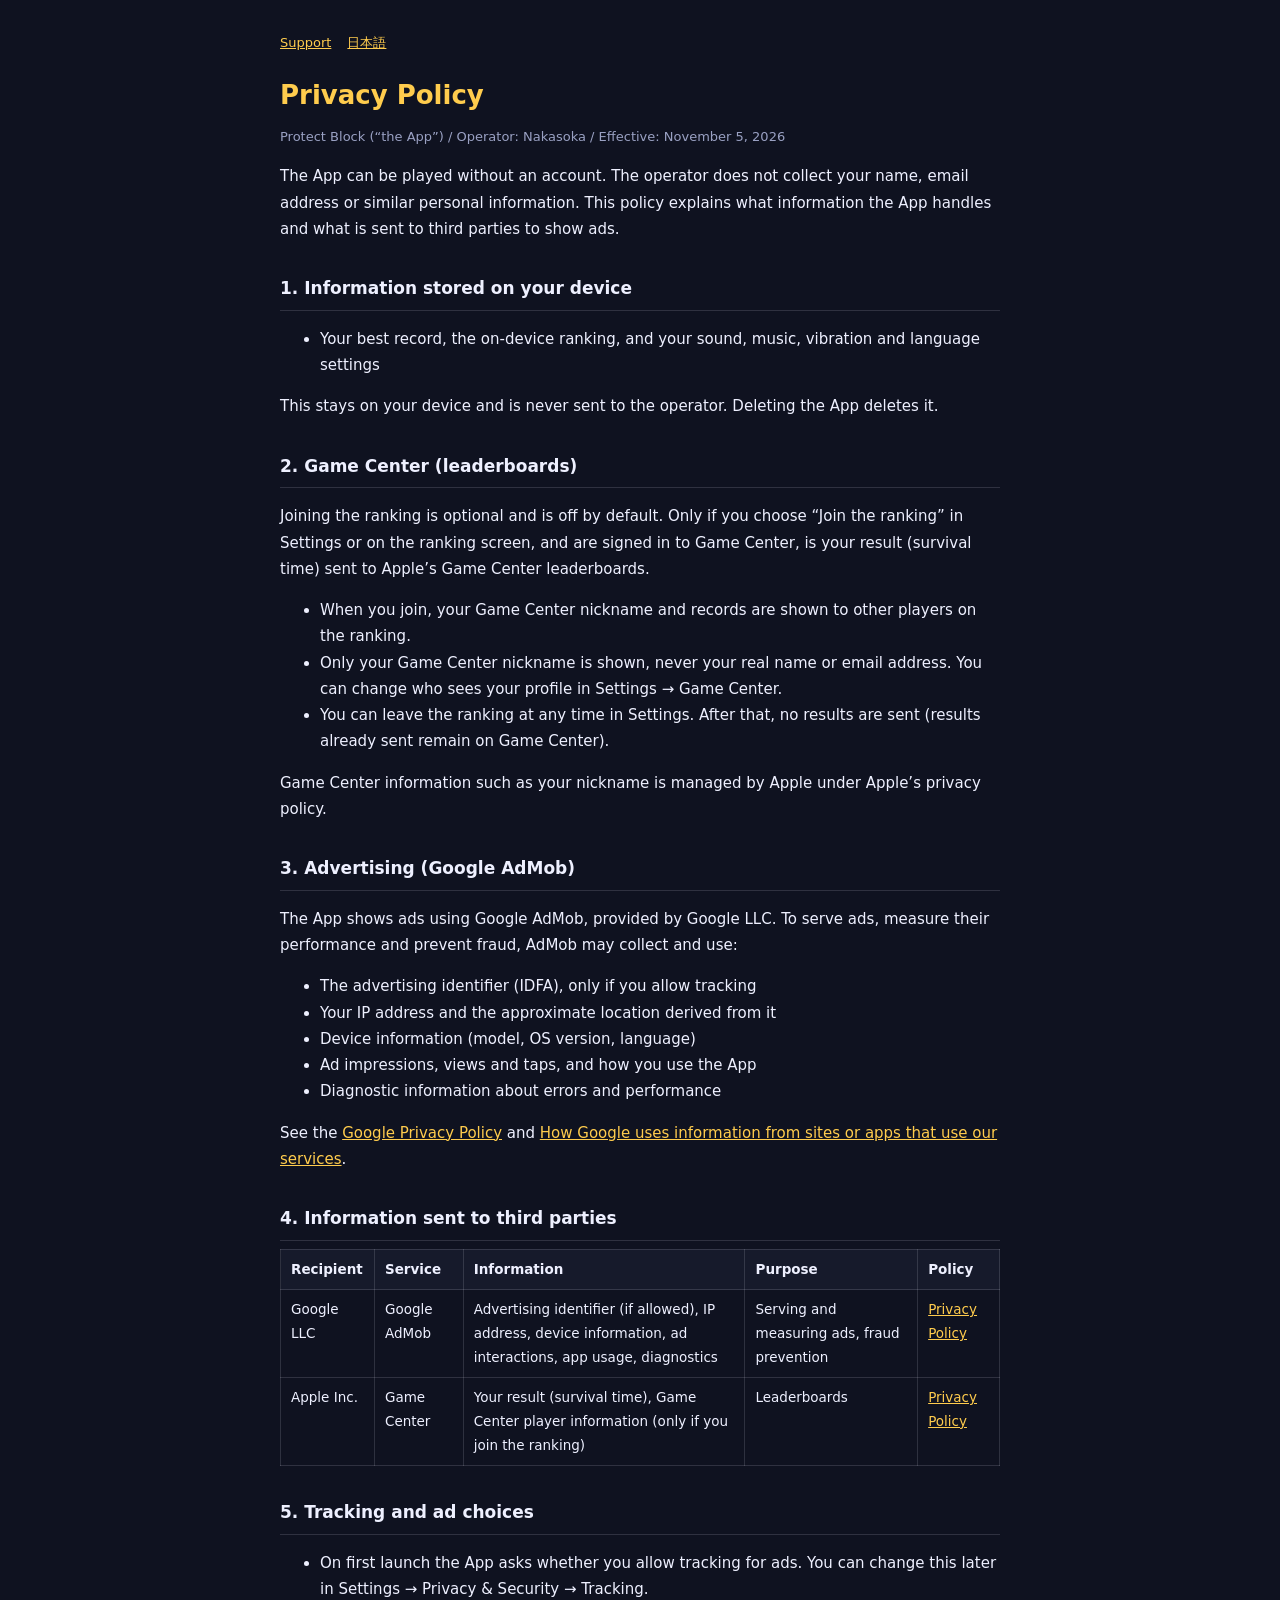
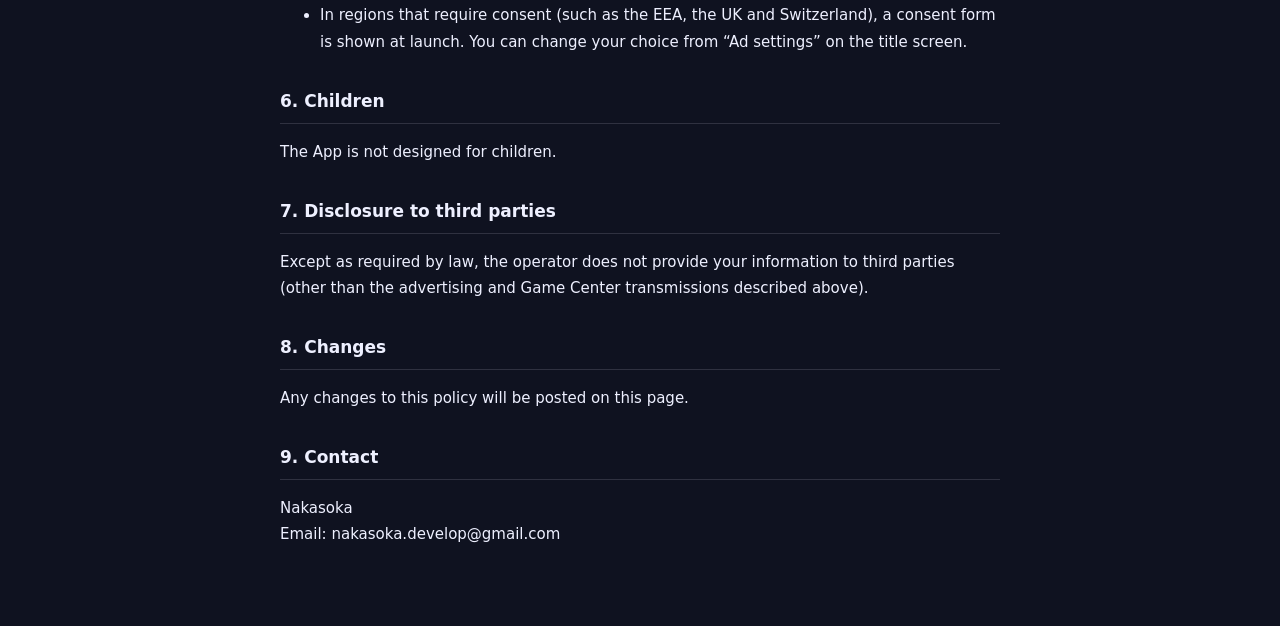
==== protectblock/privacy-en.html @ 60c08def "Protect Block のサポートページとプライバシーポリシー app-ads.txt は AdMob のパブリッシャーIDが決まってから追加する。  Co-Authored-By: Claude" ====
<!doctype html>
<html lang="en">
<head>
<meta charset="utf-8">
<meta name="viewport" content="width=device-width, initial-scale=1, viewport-fit=cover">
<title>Privacy Policy | Protect Block</title>
<link rel="stylesheet" href="style.css">
</head>
<body>
<main>
<nav><a href="index-en.html">Support</a><a href="privacy.html">日本語</a></nav>
<h1>Privacy Policy</h1>
<p class="muted">Protect Block (“the App”) / Operator: Nakasoka / Effective: November 5, 2026</p>

<p>The App can be played without an account. The operator does not collect your name, email address or similar personal information. This policy explains what information the App handles and what is sent to third parties to show ads.</p>

<h2>1. Information stored on your device</h2>
<ul><li>Your best record, the on-device ranking, and your sound, music, vibration and language settings</li></ul>
<p>This stays on your device and is never sent to the operator. Deleting the App deletes it.</p>

<h2>2. Game Center (leaderboards)</h2>
<p>Joining the ranking is optional and is off by default. Only if you choose “Join the ranking” in Settings or on the ranking screen, and are signed in to Game Center, is your result (survival time) sent to Apple’s Game Center leaderboards.</p>
<ul>
<li>When you join, your Game Center nickname and records are shown to other players on the ranking.</li>
<li>Only your Game Center nickname is shown, never your real name or email address. You can change who sees your profile in Settings → Game Center.</li>
<li>You can leave the ranking at any time in Settings. After that, no results are sent (results already sent remain on Game Center).</li>
</ul>
<p>Game Center information such as your nickname is managed by Apple under Apple’s privacy policy.</p>

<h2>3. Advertising (Google AdMob)</h2>
<p>The App shows ads using Google AdMob, provided by Google LLC. To serve ads, measure their performance and prevent fraud, AdMob may collect and use:</p>
<ul>
<li>The advertising identifier (IDFA), only if you allow tracking</li>
<li>Your IP address and the approximate location derived from it</li>
<li>Device information (model, OS version, language)</li>
<li>Ad impressions, views and taps, and how you use the App</li>
<li>Diagnostic information about errors and performance</li>
</ul>
<p>See the <a href="https://policies.google.com/privacy" rel="noopener">Google Privacy Policy</a> and <a href="https://policies.google.com/technologies/partner-sites" rel="noopener">How Google uses information from sites or apps that use our services</a>.</p>

<h2>4. Information sent to third parties</h2>
<div class="table">
<table>
<tr><th>Recipient</th><th>Service</th><th>Information</th><th>Purpose</th><th>Policy</th></tr>
<tr><td>Google LLC</td><td>Google AdMob</td><td>Advertising identifier (if allowed), IP address, device information, ad interactions, app usage, diagnostics</td><td>Serving and measuring ads, fraud prevention</td><td><a href="https://policies.google.com/privacy" rel="noopener">Privacy Policy</a></td></tr>
<tr><td>Apple Inc.</td><td>Game Center</td><td>Your result (survival time), Game Center player information (only if you join the ranking)</td><td>Leaderboards</td><td><a href="https://www.apple.com/legal/privacy/" rel="noopener">Privacy Policy</a></td></tr>
</table>
</div>

<h2>5. Tracking and ad choices</h2>
<ul>
<li>On first launch the App asks whether you allow tracking for ads. You can change this later in Settings → Privacy &amp; Security → Tracking.</li>
<li>In regions that require consent (such as the EEA, the UK and Switzerland), a consent form is shown at launch. You can change your choice from “Ad settings” on the title screen.</li>
</ul>

<h2>6. Children</h2>
<p>The App is not designed for children.</p>

<h2>7. Disclosure to third parties</h2>
<p>Except as required by law, the operator does not provide your information to third parties (other than the advertising and Game Center transmissions described above).</p>

<h2>8. Changes</h2>
<p>Any changes to this policy will be posted on this page.</p>

<h2>9. Contact</h2>
<p>Nakasoka<br>Email: nakasoka.develop@gmail.com</p>
</main>
</body>
</html>
---- protectblock/style.css ----
:root { --bg: #0f1220; --panel: #161a2b; --ink: #eef0ff; --muted: #9aa1c3; --gold: #ffcc4d; --line: rgba(238,240,255,0.14); color-scheme: dark; }
* { box-sizing: border-box; }
body { margin: 0; background: var(--bg); color: var(--ink); font: 15px/1.75 "Hiragino Sans", "Noto Sans JP", system-ui, sans-serif;
  padding-left: max(16px, env(safe-area-inset-left, 0px)); padding-right: max(16px, env(safe-area-inset-right, 0px)); }
main { max-width: 720px; margin: 0 auto; padding-block: 32px 64px; }
h1 { font-size: 26px; line-height: 1.3; margin: 0 0 4px; color: var(--gold); text-wrap: balance; }
h2 { font-size: 17px; margin: 32px 0 8px; border-bottom: 1px solid var(--line); padding-bottom: 6px; }
p, li { color: var(--ink); } .muted { color: var(--muted); font-size: 13px; }
a { color: var(--gold); }
nav { display: flex; gap: 16px; flex-wrap: wrap; font-size: 13px; margin-bottom: 24px; }
.table { overflow-x: auto; }
table { border-collapse: collapse; width: 100%; font-size: 13.5px; min-width: 560px; }
th, td { border: 1px solid var(--line); padding: 8px 10px; text-align: left; vertical-align: top; }
th { background: var(--panel); }
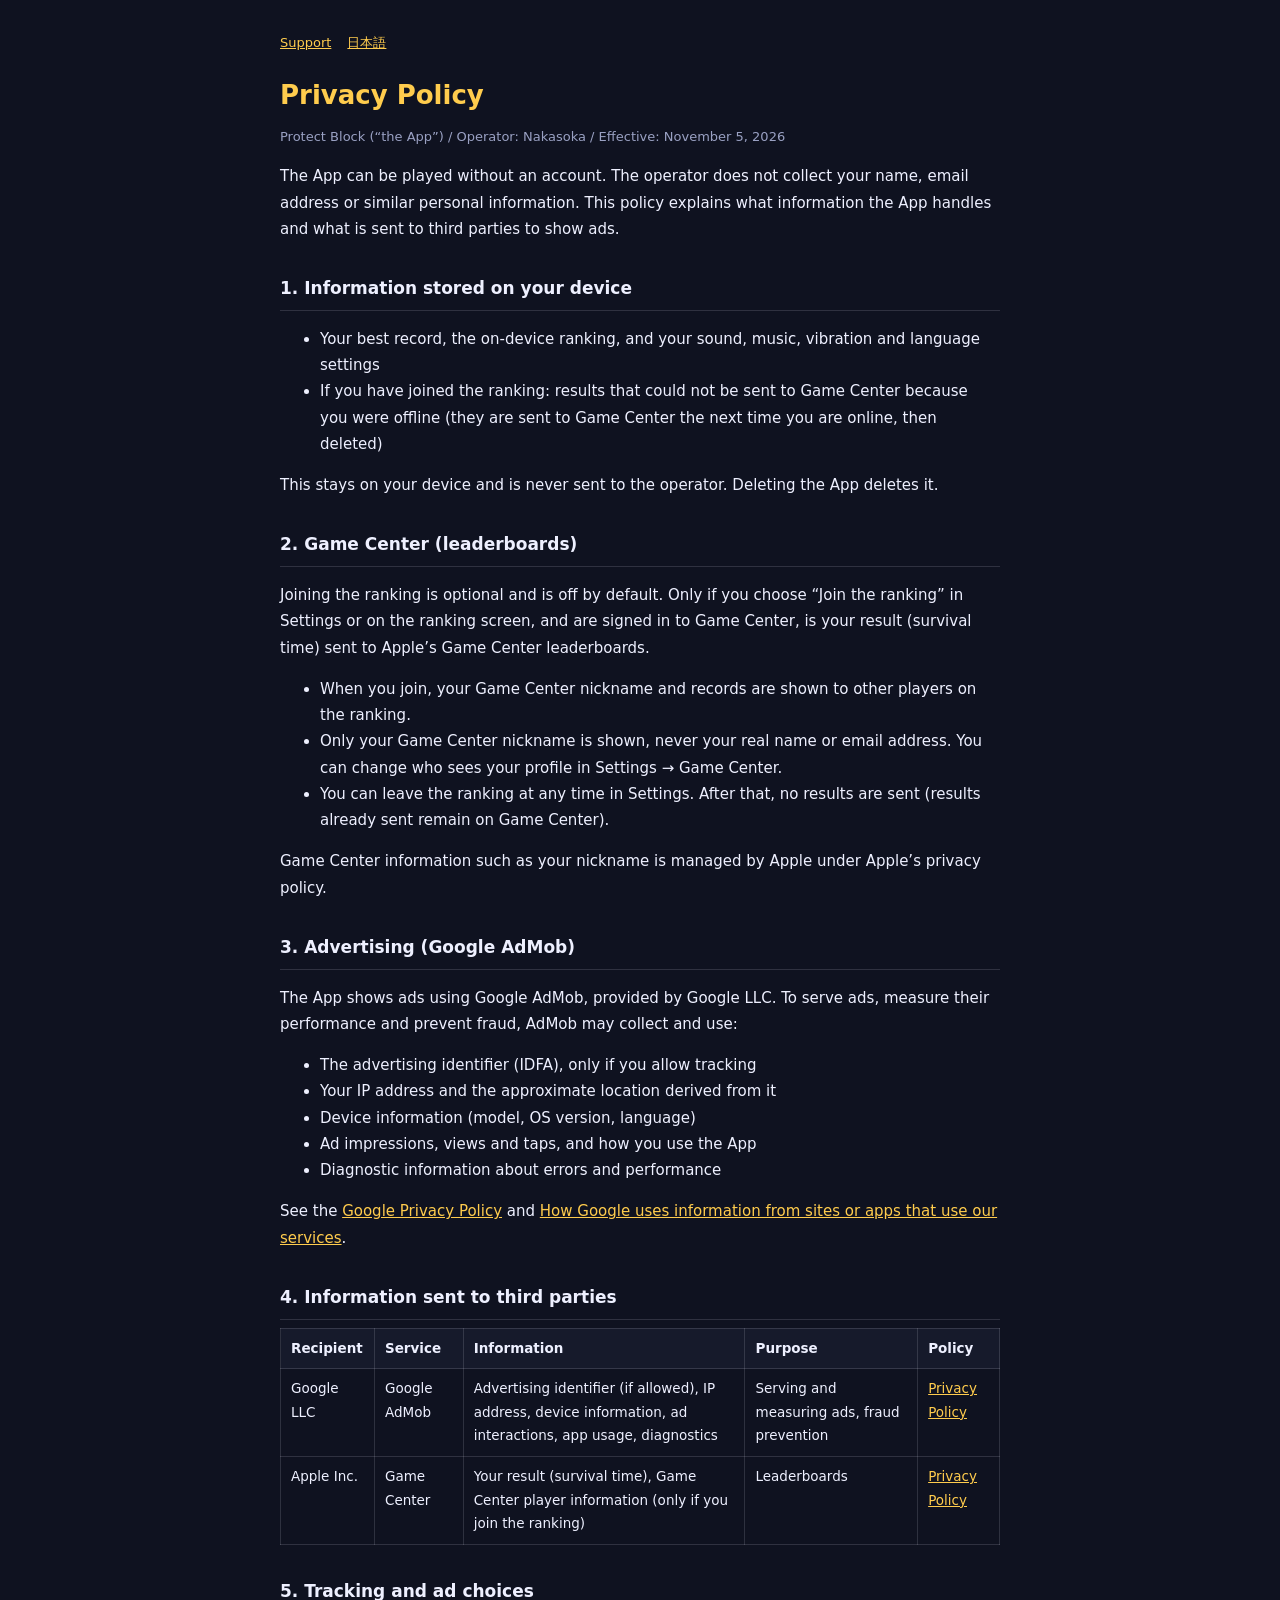
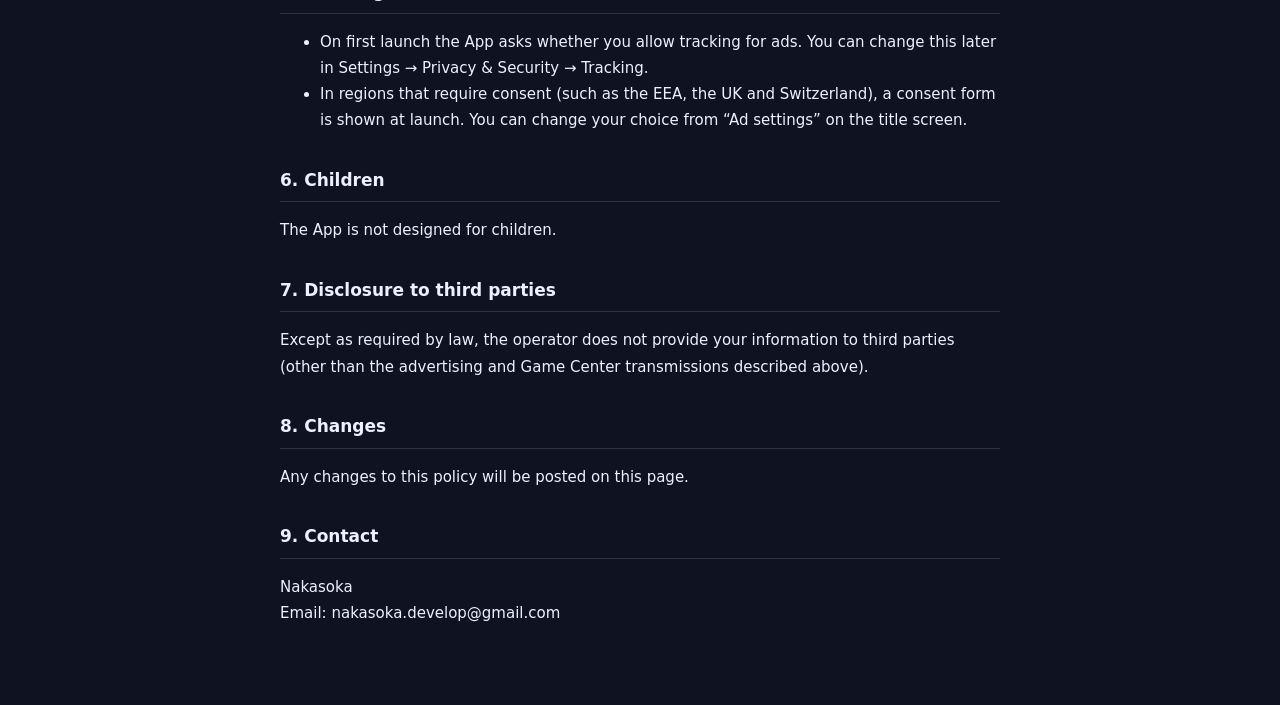
==== commit c29ad002: "プライバシーポリシー: 送れなかったランキングの記録を端末に一時保存することを追記 Co-Authored-By: Claude Opus 5.5 <noreply@anthropic.com> Cl" ====
--- a/protectblock/privacy-en.html
+++ b/protectblock/privacy-en.html
@@ -15,7 +15,7 @@
 <p>The App can be played without an account. The operator does not collect your name, email address or similar personal information. This policy explains what information the App handles and what is sent to third parties to show ads.</p>
 
 <h2>1. Information stored on your device</h2>
-<ul><li>Your best record, the on-device ranking, and your sound, music, vibration and language settings</li></ul>
+<ul><li>Your best record, the on-device ranking, and your sound, music, vibration and language settings</li><li>If you have joined the ranking: results that could not be sent to Game Center because you were offline (they are sent to Game Center the next time you are online, then deleted)</li></ul>
 <p>This stays on your device and is never sent to the operator. Deleting the App deletes it.</p>
 
 <h2>2. Game Center (leaderboards)</h2>
